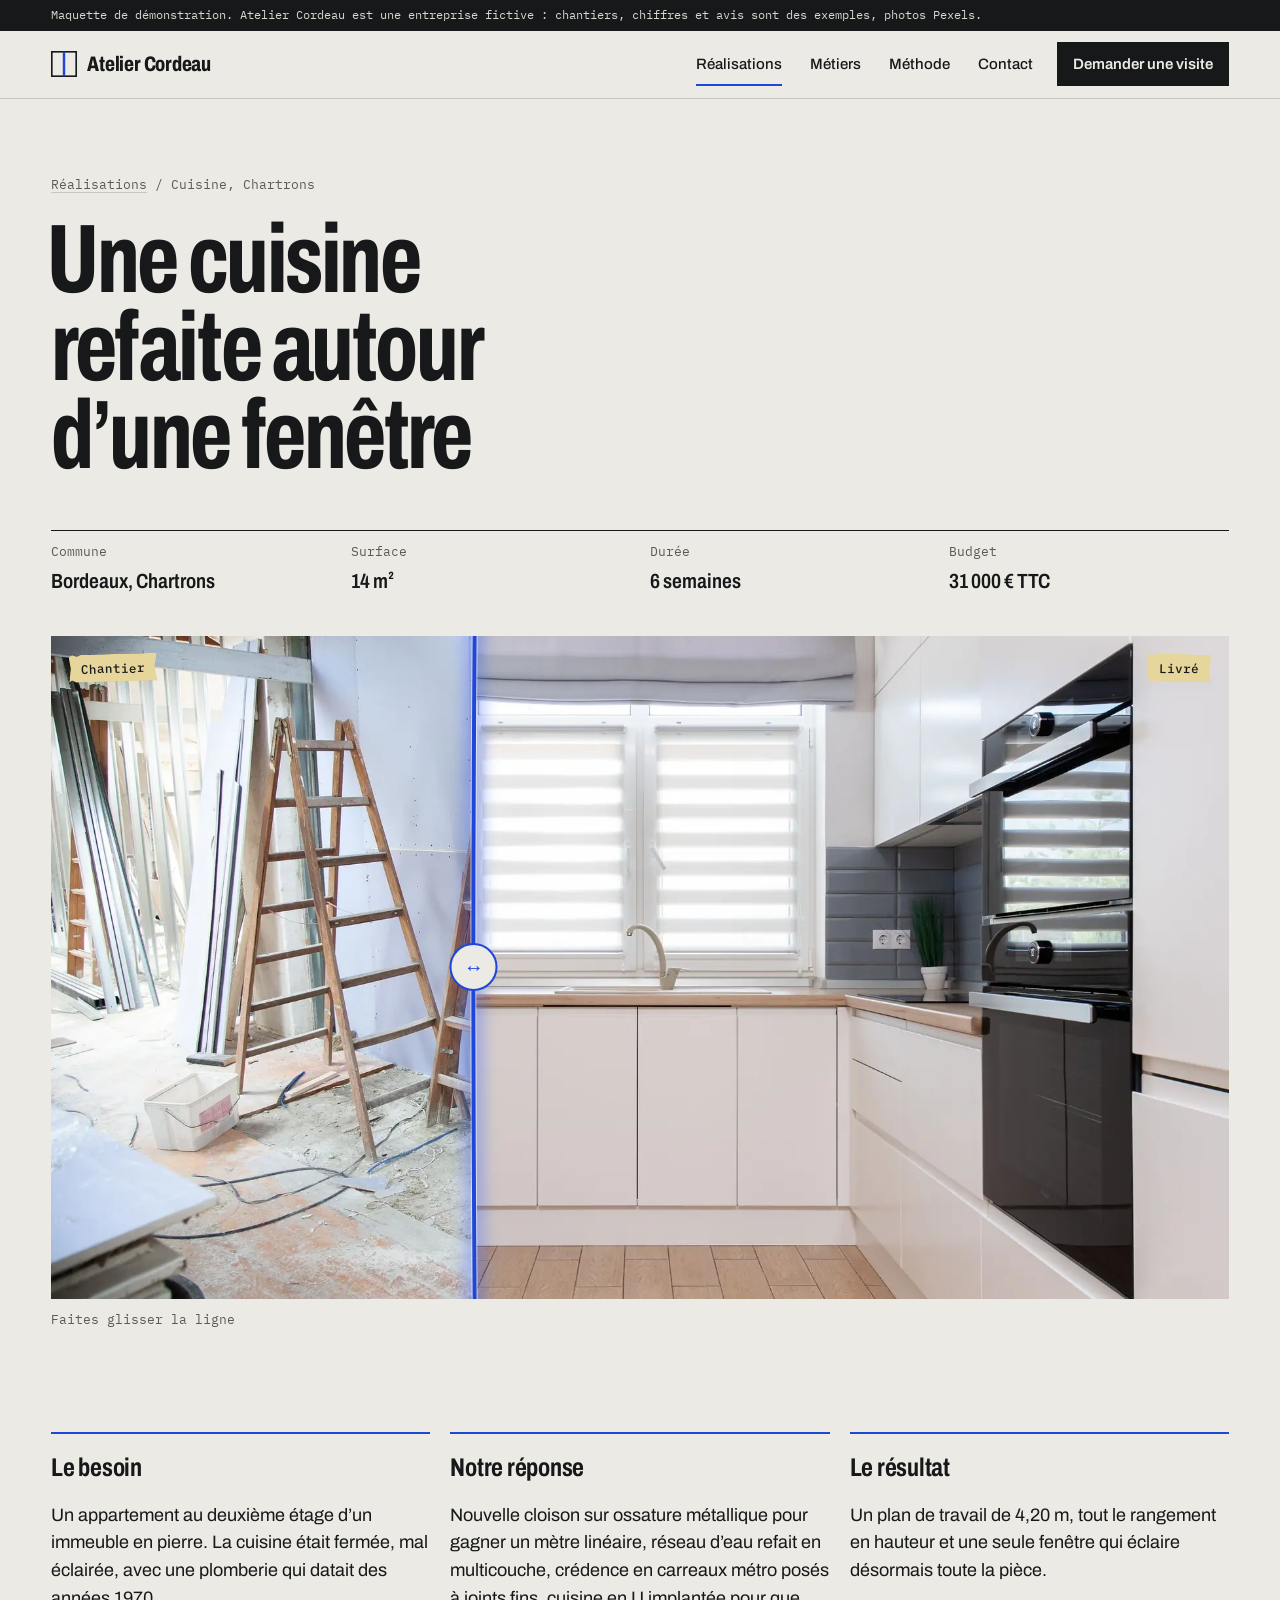
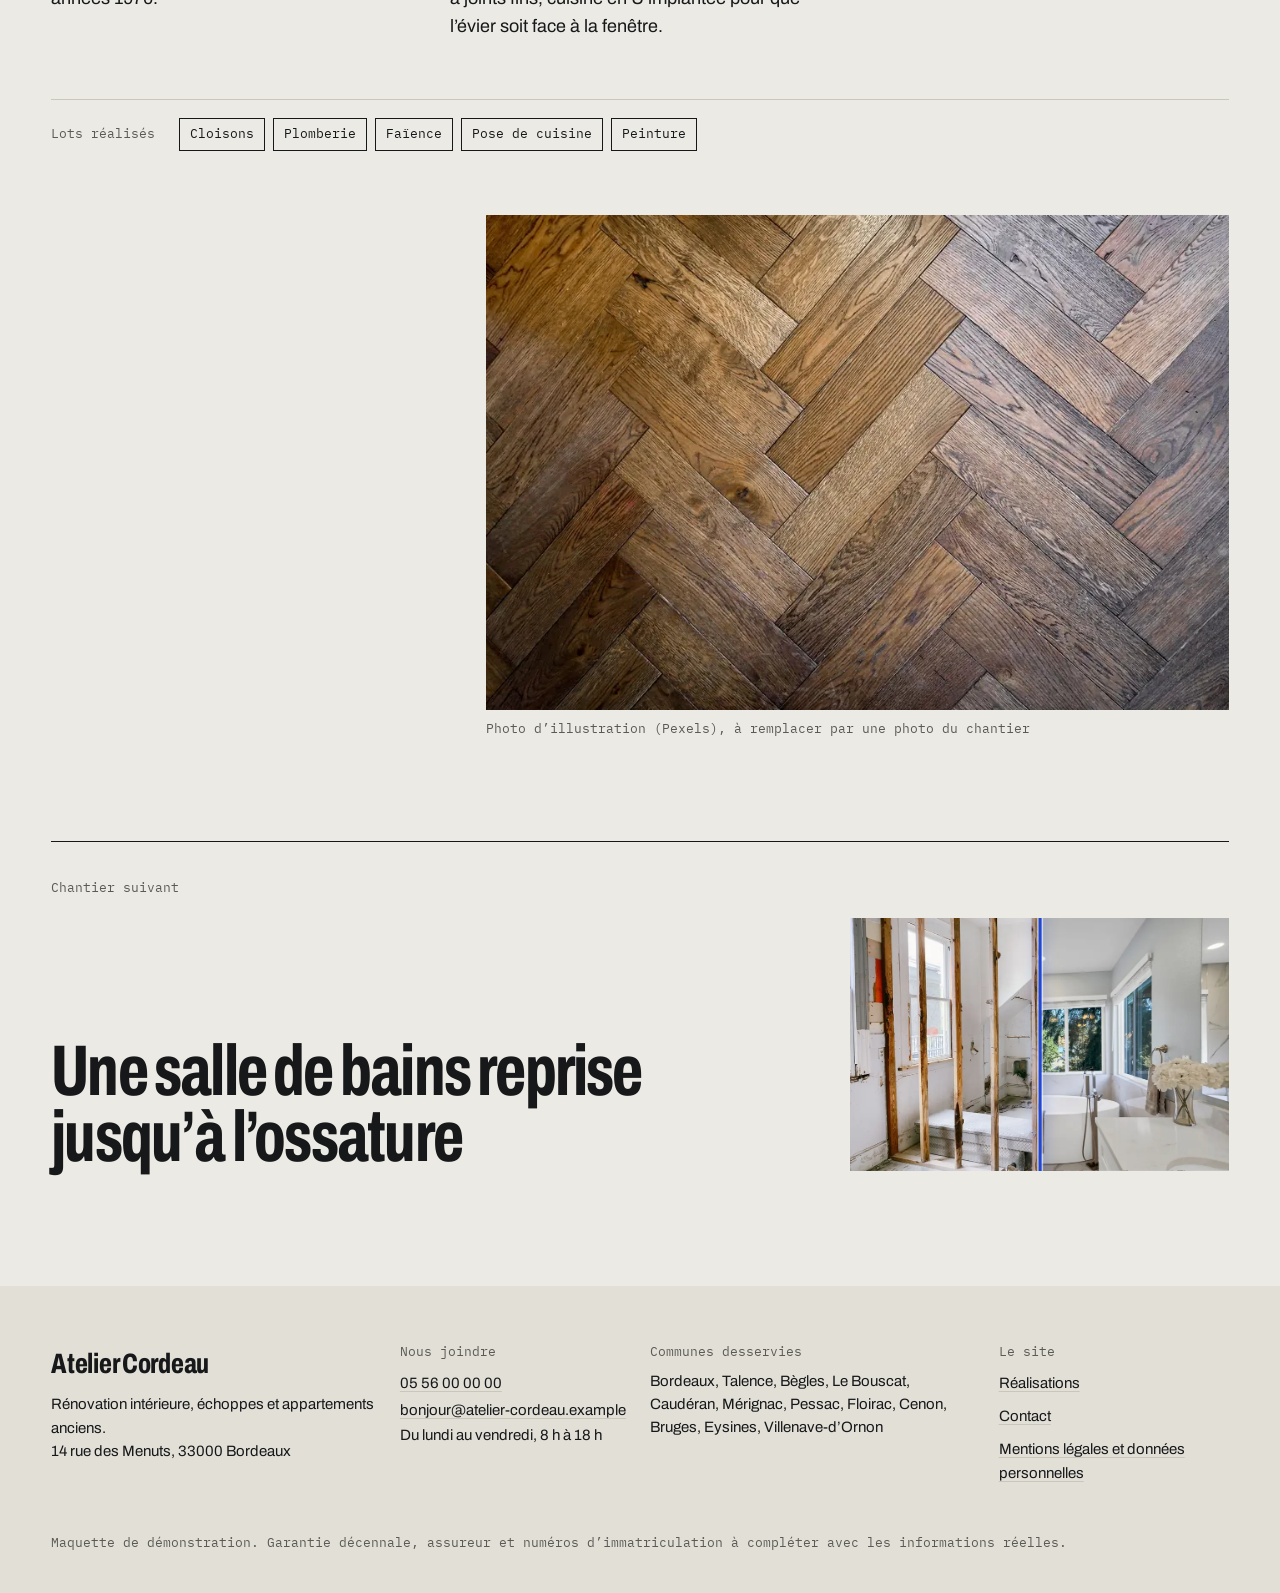
==== cuisine-chartrons.html @ 5d2327a8 "Maquette Atelier Cordeau : site vitrine de rénovation Site statique (HTML, CSS, GSAP, Lenis) : accue" ====
<!doctype html>
<html lang="fr">
<head>
<meta charset="utf-8">
<meta name="viewport" content="width=device-width, initial-scale=1">
<title>Une cuisine refaite autour d’une fenêtre · Atelier Cordeau</title>
<meta name="description" content="Cuisine, Chartrons : 14 m² rénovés en 6 semaines. Un appartement au deuxième étage d’un immeuble en pierre. La cuisine était fermée, mal éclairée, avec une plom…">
<link rel="canonical" href="https://www.atelier-cordeau.example/cuisine-chartrons.html">
<meta property="og:type" content="website">
<meta property="og:locale" content="fr_FR">
<meta property="og:site_name" content="Atelier Cordeau">
<meta property="og:title" content="Une cuisine refaite autour d’une fenêtre · Atelier Cordeau">
<meta property="og:description" content="Cuisine, Chartrons : 14 m² rénovés en 6 semaines. Un appartement au deuxième étage d’un immeuble en pierre. La cuisine était fermée, mal éclairée, avec une plom…">
<meta property="og:image" content="https://www.atelier-cordeau.example/assets/img/cuisine-livree-1800.webp">
<meta name="twitter:card" content="summary_large_image">
<meta name="theme-color" content="#ECEAE4">
<link rel="icon" href="assets/favicon.svg" type="image/svg+xml">
<link rel="preload" href="assets/fonts/archivo-latin-wdth-normal.woff2" as="font" type="font/woff2" crossorigin>
<link rel="stylesheet" href="assets/style.css">
<script>(function(h){h.classList.add('js');var r=matchMedia('(prefers-reduced-motion: reduce)').matches;if(!r){h.classList.add('intro-pending');setTimeout(function(){h.classList.remove('intro-pending')},2500);try{if(sessionStorage.getItem('cordeau-nav')){h.classList.add('is-arriving');sessionStorage.removeItem('cordeau-nav')}}catch(e){}}})(document.documentElement);</script>
<script type="application/ld+json">{"@context": "https://schema.org", "@type": "CreativeWork", "name": "Une cuisine refaite autour d’une fenêtre", "about": "Bordeaux, Chartrons", "creator": {"@type": "HomeAndConstructionBusiness", "name": "Atelier Cordeau"}}</script>
</head>
<body class="page-case">
<a class="skip" href="#contenu">Aller au contenu</a>
<aside class="demo-bar" aria-label="Avertissement maquette"><p>Maquette de démonstration. Atelier Cordeau est une entreprise fictive : chantiers, chiffres et avis sont des exemples, photos Pexels.</p></aside>
<header class="site-header" data-header>
  <a class="brand" href="index.html" aria-label="Atelier Cordeau, accueil">
    <svg class="brand-mark" viewBox="0 0 32 32" aria-hidden="true"><rect x="1" y="1" width="30" height="30" fill="none" stroke="currentColor" stroke-width="2"/><path d="M16 1v30" stroke="var(--cordeau)" stroke-width="3"/></svg>
    <span class="brand-name">Atelier Cordeau</span>
  </a>
  <nav class="site-nav" aria-label="Navigation principale">
    <button class="nav-toggle" type="button" aria-expanded="false" aria-controls="menu" data-nav-toggle><span class="nav-toggle-label">Menu</span><span class="nav-toggle-bars" aria-hidden="true"></span></button>
    <ul id="menu" class="nav-list" data-nav-list><li><a class="link-trait" href="index.html#realisations" aria-current="page">Réalisations</a></li><li><a class="link-trait" href="index.html#metiers">Métiers</a></li><li><a class="link-trait" href="index.html#methode">Méthode</a></li><li><a class="link-trait" href="contact.html">Contact</a></li></ul>
  </nav>
  <a class="btn btn-small header-cta" href="contact.html"><span>Demander une visite</span></a>
</header>
<main id="contenu" tabindex="-1">

<article class="case">
  <header class="case-head">
    <p class="crumbs mono"><a class="link-utility" href="index.html#realisations">Réalisations</a> <span aria-hidden="true">/</span> Cuisine, Chartrons</p>
    <h1 class="display-xl case-title">Une cuisine refaite autour d’une fenêtre</h1>
    <dl class="fiche">
      <div><dt class="mono">Commune</dt><dd>Bordeaux, Chartrons</dd></div>
      <div><dt class="mono">Surface</dt><dd>14 m²</dd></div>
      <div><dt class="mono">Durée</dt><dd>6 semaines</dd></div>
      <div><dt class="mono">Budget</dt><dd>31 000 € TTC</dd></div>
    </dl>
  </header>
  <div class="case-stage">
    <div class="cordeau cordeau-case" data-cordeau data-start="0.5">
  <figure class="cordeau-layer cordeau-before"><img src="assets/img/cuisine-chantier-1800.webp" srcset="assets/img/cuisine-chantier-900.webp 900w, assets/img/cuisine-chantier-1800.webp 1800w" sizes="100vw" width="1800" height="1200" alt="Cloisons en plaques de plâtre sur ossature métallique, deux escabeaux et des gaines au sol" decoding="async" fetchpriority="high" style="object-position:40% 50%"><span class="tape tape-before" aria-hidden="true">Chantier</span></figure>
  <figure class="cordeau-layer cordeau-after" data-cordeau-after><img src="assets/img/cuisine-livree-1800.webp" srcset="assets/img/cuisine-livree-900.webp 900w, assets/img/cuisine-livree-1800.webp 1800w" sizes="100vw" width="1800" height="1200" alt="Cuisine en U blanche, plan de travail en bois, crédence en carreaux gris, fenêtre au centre" decoding="async" fetchpriority="high" style="object-position:50% 50%"><span class="tape tape-after" aria-hidden="true">Livré</span></figure>
  <svg class="cordeau-svg" aria-hidden="true" data-cordeau-svg><path class="cordeau-dust" d="" /><path class="cordeau-halo" d="" /><path class="cordeau-path" d="" /></svg>
  <span class="cordeau-handle" aria-hidden="true" data-cordeau-handle></span>
  <input class="cordeau-range" type="range" min="0" max="100" value="50" aria-label="Position de la ligne entre chantier et pièce livrée" data-cordeau-range>
</div>
    <p class="case-hint mono" aria-hidden="true"><span class="hint-pointer">Faites glisser la ligne</span><span class="hint-touch">Glissez la ligne du doigt</span></p>
  </div>
  <div class="case-body">
    <section class="case-block" aria-labelledby="b1"><h2 id="b1" class="case-h">Le besoin</h2><p>Un appartement au deuxième étage d’un immeuble en pierre. La cuisine était fermée, mal éclairée, avec une plomberie qui datait des années 1970.</p></section>
    <section class="case-block" aria-labelledby="b2"><h2 id="b2" class="case-h">Notre réponse</h2><p>Nouvelle cloison sur ossature métallique pour gagner un mètre linéaire, réseau d’eau refait en multicouche, crédence en carreaux métro posés à joints fins, cuisine en U implantée pour que l’évier soit face à la fenêtre.</p></section>
    <section class="case-block" aria-labelledby="b3"><h2 id="b3" class="case-h">Le résultat</h2><p>Un plan de travail de 4,20 m, tout le rangement en hauteur et une seule fenêtre qui éclaire désormais toute la pièce.</p></section>
    <aside class="case-lots" aria-label="Lots réalisés"><p class="label">Lots réalisés</p><ul class="mono"><li>Cloisons</li><li>Plomberie</li><li>Faïence</li><li>Pose de cuisine</li><li>Peinture</li></ul></aside>
  </div>
  <figure class="case-detail">
    <img src="assets/img/batons-rompus-1800.webp" srcset="assets/img/batons-rompus-900.webp 900w, assets/img/batons-rompus-1800.webp 1800w" sizes="(min-width: 900px) 58vw, 100vw" width="1800" height="1200" alt="Gros plan d’un parquet à bâtons rompus en chêne" decoding="async" loading="lazy">
    <figcaption class="mono">Photo d’illustration (Pexels), à remplacer par une photo du chantier</figcaption>
  </figure>
  <nav class="next" aria-label="Chantier suivant">
    <a class="next-link" href="salle-de-bains-cauderan.html">
      <span class="label">Chantier suivant</span>
      <span class="next-title">Une salle de bains reprise jusqu’à l’ossature</span>
      <span class="next-thumb" aria-hidden="true">
        <span class="work-thumb-before"><img src="assets/img/sdb-chantier-1800.webp" srcset="assets/img/sdb-chantier-900.webp 900w, assets/img/sdb-chantier-1800.webp 1800w" sizes="40vw" width="1800" height="1200" alt="" decoding="async" loading="lazy"></span>
        <span class="work-thumb-after"><img src="assets/img/sdb-livree-1800.webp" srcset="assets/img/sdb-livree-900.webp 900w, assets/img/sdb-livree-1800.webp 1800w" sizes="40vw" width="1800" height="1200" alt="" decoding="async" loading="lazy"></span>
        <span class="work-thumb-line"></span>
      </span>
    </a>
  </nav>
</article>

</main>
<footer class="site-footer">
  <div class="footer-grid">
    <div class="footer-brand">
      <p class="footer-name">Atelier Cordeau</p>
      <p>Rénovation intérieure, échoppes et appartements anciens.<br>14 rue des Menuts, 33000 Bordeaux</p>
    </div>
    <div>
      <p class="label">Nous joindre</p>
      <p><a class="link-utility" href="tel:+33556000000">05 56 00 00 00</a><br><a class="link-utility" href="mailto:bonjour@atelier-cordeau.example">bonjour@atelier-cordeau.example</a><br>Du lundi au vendredi, 8 h à 18 h</p>
    </div>
    <div>
      <p class="label">Communes desservies</p>
      <p>Bordeaux, Talence, Bègles, Le Bouscat, Caudéran, Mérignac, Pessac, Floirac, Cenon, Bruges, Eysines, Villenave-d’Ornon</p>
    </div>
    <div>
      <p class="label">Le site</p>
      <ul class="footer-links">
        <li><a class="link-utility" href="index.html#realisations">Réalisations</a></li>
        <li><a class="link-utility" href="contact.html">Contact</a></li>
        <li><a class="link-utility" href="mentions-legales.html">Mentions légales et données personnelles</a></li>
      </ul>
    </div>
  </div>
  <p class="footer-note">Maquette de démonstration. Garantie décennale, assureur et numéros d’immatriculation à compléter avec les informations réelles.</p>
</footer>
<div class="curtain" aria-hidden="true"><span class="curtain-line"></span></div>
<nav class="mobile-bar" aria-label="Contact rapide"><a href="tel:+33556000000">Appeler</a><a href="contact.html">Demander une visite</a></nav>
<script src="assets/vendor/gsap.min.js" defer></script>
<script src="assets/vendor/ScrollTrigger.min.js" defer></script>
<script src="assets/vendor/lenis.min.js" defer></script>
<script src="assets/site.js" defer></script>
</body>
</html>
---- assets/style.css ----
/* Atelier Cordeau : maquette. Système dans DESIGN.md */
@font-face { font-family: 'Archivo'; src: url('fonts/archivo-latin-wdth-normal.woff2') format('woff2-variations'); font-weight: 100 900; font-stretch: 62% 125%; font-display: swap; unicode-range: U+0000-00FF, U+0131, U+0152-0153, U+02BB-02BC, U+02C6, U+02DA, U+02DC, U+0304, U+0308, U+0329, U+2000-206F, U+20AC, U+2122, U+2191, U+2193, U+2212, U+2215, U+FEFF, U+FFFD; }
@font-face { font-family: 'Archivo'; src: url('fonts/archivo-latin-ext-wdth-normal.woff2') format('woff2-variations'); font-weight: 100 900; font-stretch: 62% 125%; font-display: swap; unicode-range: U+0100-02BA, U+02BD-02C5, U+02C7-02CC, U+02CE-02D7, U+02DD-02FF, U+0304, U+0308, U+0329, U+1D00-1DBF, U+1E00-1E9F, U+1EF2-1EFF, U+2020, U+20A0-20AB, U+20AD-20C0, U+2113, U+2C60-2C7F, U+A720-A7FF; }
@font-face { font-family: 'Plex Mono'; src: url('fonts/ibm-plex-mono-latin-400-normal.woff2') format('woff2'); font-weight: 400; font-display: swap; }
@font-face { font-family: 'Plex Mono'; src: url('fonts/ibm-plex-mono-latin-500-normal.woff2') format('woff2'); font-weight: 500; font-display: swap; }

@property --t { syntax: '<number>'; inherits: true; initial-value: 50; }

:root {
  --enduit: #ECEAE4;
  --enduit-2: #E2DFD7;
  --graphite: #17181A;
  --ciment: #5B5A55;
  --joint: #CBC6BB;
  --cordeau: #1E46D8;
  --cordeau-clair: #8FA8FF;
  --ruban: #E6D69C;
  --ground: var(--enduit);
  --ink: var(--graphite);
  --margin: clamp(16px, 4vw, 56px);
  --gutter: 20px;
  --header-h: 68px;
  --snap: cubic-bezier(.34, 1.56, .64, 1);
  --out: cubic-bezier(.16, 1, .3, 1);
  --sans: 'Archivo', 'Helvetica Neue', Arial, sans-serif;
  --mono: 'Plex Mono', ui-monospace, 'SFMono-Regular', Menlo, monospace;
  color-scheme: light;
}

*, *::before, *::after { box-sizing: border-box; }
html { -webkit-text-size-adjust: 100%; text-size-adjust: 100%; scroll-padding-top: 84px; }
html.lenis, html.lenis body { height: auto; }
.lenis.lenis-smooth { scroll-behavior: auto !important; }
body {
  margin: 0; background: var(--ground); color: var(--ink);
  font-family: var(--sans); font-stretch: 100%; font-size: clamp(16px, 1.05vw + 0.6rem, 18px); line-height: 1.55;
  -webkit-font-smoothing: antialiased; text-rendering: optimizeLegibility;
  overflow-x: clip;
}
img { display: block; max-width: 100%; height: auto; }
a { color: inherit; }
p { margin: 0 0 1em; }
h1, h2, h3 { margin: 0; font-weight: 700; }
ul, ol { margin: 0; padding: 0; list-style: none; }
figure { margin: 0; }
button, input, select, textarea { font: inherit; color: inherit; }
::selection { background: var(--cordeau); color: #fff; }

:focus-visible { outline: 2px solid var(--cordeau); outline-offset: 3px; }
.on-dark :focus-visible, .methode :focus-visible, .hero :focus-visible { outline-color: var(--cordeau-clair); }

.visually-hidden { position: absolute !important; width: 1px; height: 1px; overflow: hidden; clip: rect(0 0 0 0); clip-path: inset(50%); white-space: nowrap; }
.skip { position: fixed; left: 12px; top: 12px; z-index: 200; background: var(--graphite); color: var(--enduit); padding: 10px 14px; text-decoration: none; transform: translateY(-160%); transition: transform .2s var(--out); }
.skip:focus { transform: none; }
main:focus { outline: none; }

.mono { font-family: var(--mono); font-size: 13px; line-height: 1.45; letter-spacing: 0; }
.label { font-family: var(--mono); font-size: 13px; color: var(--ciment); margin-bottom: .6em; }

.display-xl { font-stretch: 68%; font-weight: 720; font-size: clamp(2.9rem, 7.6vw, 8rem); line-height: .9; letter-spacing: -0.025em; text-indent: -0.04em; }
.display-l { font-stretch: 72%; font-weight: 700; font-size: clamp(2.1rem, 4.6vw, 4.5rem); line-height: .95; letter-spacing: -0.02em; text-indent: -0.03em; text-wrap: balance; }

/* ---------- demo bar + header ---------- */
.demo-bar p { margin: 0; }
.demo-bar { margin: 0; background: var(--graphite); color: #D9D6CE; font-family: var(--mono); font-size: 12px; line-height: 1.4; padding: 7px var(--margin); }
.site-header {
  position: sticky; top: 0; z-index: 50; height: var(--header-h);
  display: flex; align-items: center; gap: 24px; padding: 0 var(--margin);
  background: var(--ground); border-bottom: 1px solid var(--joint);
}
.brand { display: inline-flex; align-items: center; gap: 10px; text-decoration: none; margin-right: auto; min-height: 44px; }
.brand-mark { width: 26px; height: 26px; color: var(--graphite); transition: transform .5s var(--snap); }
.brand:hover .brand-mark { transform: rotate(90deg); }
.brand-name { font-stretch: 75%; font-weight: 750; font-size: 21px; letter-spacing: -0.01em; }
.nav-list { display: flex; gap: 28px; }
.nav-list a { font-size: 15px; font-weight: 500; text-decoration: none; padding: 10px 0; }
.nav-toggle { display: none; }

/* links: the chalk line snaps across */
.link-trait { position: relative; text-decoration: none; display: inline-block; padding-bottom: 3px; font-weight: 550; }
.link-trait::before, .link-trait::after { content: ''; position: absolute; left: 0; right: 0; bottom: 0; height: 1px; background: currentColor; opacity: .35; }
.link-trait::after { height: 2px; opacity: 1; background: var(--cordeau); transform: scaleX(0); transform-origin: left; transition: transform .45s var(--snap); }
.link-trait:hover::after, .link-trait:focus-visible::after, .link-trait[aria-current]::after { transform: scaleX(1); }
.link-trait:active { translate: 0 1px; }
.nav-list .link-trait::before { opacity: 0; }
.link-light { color: var(--enduit); }
.link-light::after { background: var(--cordeau-clair); }
.link-utility { text-decoration: underline; text-decoration-thickness: 1px; text-underline-offset: 3px; text-decoration-color: var(--joint); transition: color .2s, text-decoration-color .2s; }
.link-utility:hover { color: var(--cordeau); text-decoration-color: currentColor; }

/* buttons: blue fill sweeps from the left */
.btn {
  position: relative; display: inline-flex; align-items: center; justify-content: center; min-height: 52px; padding: 14px 24px;
  background: var(--graphite); color: var(--enduit); text-decoration: none; font-weight: 600; font-size: 16px; border: 0; cursor: pointer; overflow: hidden; isolation: isolate;
}
.btn::before { content: ''; position: absolute; inset: 0; background: var(--cordeau); transform: scaleX(0); transform-origin: left; transition: transform .5s var(--snap); z-index: -1; }
.btn:hover::before, .btn:focus-visible::before { transform: scaleX(1); }
.btn span { transition: translate .4s var(--snap); }
.btn:hover span { translate: 4px 0; }
.btn:active { translate: 0 1px; }
.btn-small { min-height: 44px; padding: 10px 16px; font-size: 15px; }
.btn-light { background: var(--enduit); color: var(--graphite); }
.btn-light:hover, .btn-light:focus-visible { color: #fff; }

/* ---------- cordeau stage (signature) ---------- */
.cordeau { position: relative; overflow: hidden; background: #CFCAC0; touch-action: pan-y; user-select: none; -webkit-user-select: none; }
.cordeau-layer { position: absolute; inset: 0; }
.cordeau-layer img { width: 100%; height: 100%; object-fit: cover; }
.cordeau-after { clip-path: inset(0 0 0 50%); will-change: clip-path; }
.cordeau-svg { position: absolute; inset: 0; width: 100%; height: 100%; pointer-events: none; overflow: visible; }
.cordeau-svg path { fill: none; stroke-linecap: round; }
.cordeau-dust { stroke: #3D63FF; stroke-width: 22; opacity: .32; filter: blur(7px); }
.cordeau-halo { stroke: rgba(255,255,255,.6); stroke-width: 6; }
.cordeau-path { stroke: var(--cordeau); stroke-width: 4; }
.tape {
  position: absolute; top: 18px; z-index: 2; font-family: var(--mono); font-size: 12.5px; font-weight: 500; line-height: 1; color: var(--graphite);
  background: var(--ruban); padding: 8px 12px 7px; box-shadow: 0 1px 0 rgba(0,0,0,.08);
  clip-path: polygon(0 8%, 4% 0, 9% 7%, 14% 0, 100% 0, 97% 50%, 100% 100%, 8% 100%, 3% 92%, 0 100%, 2% 50%);
}
.tape-before { left: 18px; rotate: -1.6deg; }
.tape-after { right: 18px; rotate: 1.2deg; }
.cordeau-handle { display: none; }
.cordeau:has(.cordeau-range) .cordeau-handle {
  display: grid; place-items: center; position: absolute; left: 0; top: 0; z-index: 3; width: 48px; height: 48px; margin: -24px 0 0 -24px; border-radius: 50%;
  background: var(--enduit); border: 2px solid var(--cordeau); pointer-events: none; transition: scale .3s var(--snap), background .2s;
}
.cordeau-handle::before { content: '\2194'; width: auto; height: auto; background: none; color: var(--cordeau); font-size: 20px; font-weight: 700; line-height: 1; }
.cordeau.is-dragging .cordeau-handle, .cordeau:hover .cordeau-handle { scale: 1.12; }
.cordeau:has(.cordeau-range:focus-visible) .cordeau-handle { outline: 3px solid var(--cordeau); outline-offset: 3px; background: #fff; }
.cordeau-range { position: absolute; left: 0; bottom: 0; width: 100%; height: 1px; opacity: 0; margin: 0; }
.cordeau[data-interactive] { cursor: ew-resize; }

/* ---------- hero ---------- */
.hero { position: relative; }
.hero-pin { position: relative; height: calc(100svh - var(--header-h) - 30px); min-height: 560px; padding: 0 var(--margin) var(--margin); }
.cordeau-hero { position: absolute; inset: 0 var(--margin) var(--margin); }
.hero-scrim { position: absolute; inset: 0 var(--margin) var(--margin); background: linear-gradient(to top, rgba(12,12,14,.78) 0%, rgba(12,12,14,.45) 30%, rgba(12,12,14,0) 58%); pointer-events: none; }
.hero-copy { position: absolute; left: calc(var(--margin) + clamp(18px, 3vw, 44px)); right: calc(var(--margin) + 18px); bottom: calc(var(--margin) + clamp(20px, 3.4vw, 48px)); color: var(--enduit); max-width: 1100px; }
.hero-title { font-stretch: 66%; font-weight: 740; font-size: clamp(3rem, 9vw, 9.6rem); line-height: .86; letter-spacing: -0.03em; margin-left: -0.05em; }
.hero-title .line { display: block; overflow: hidden; padding-bottom: .04em; }
.hero-title .line > span { display: block; }
.hero-sub { max-width: 36em; margin: 18px 0 22px; font-size: clamp(16px, 1.2vw, 19px); color: #E9E6DE; }
.hero-actions { display: flex; flex-wrap: wrap; align-items: center; gap: 14px 26px; }
.hero-scroll { position: absolute; right: calc(var(--margin) + 22px); bottom: calc(var(--margin) + 22px); color: var(--enduit); margin: 0; }

/* ---------- manifeste ---------- */
.manifeste { display: grid; grid-template-columns: repeat(12, 1fr); column-gap: var(--gutter); padding: clamp(80px, 12vw, 180px) var(--margin) clamp(60px, 8vw, 120px); }
.manifeste-text { grid-column: 1 / span 7; }
.manifeste-body { margin-top: clamp(28px, 4vw, 56px); max-width: 34em; margin-left: auto; margin-right: 0; }
.manifeste-body p:first-child::first-line { font-weight: 600; }
.manifeste-figure { grid-column: 9 / span 4; align-self: end; margin-bottom: 6px; }
.manifeste-figure img { aspect-ratio: 4 / 5; object-fit: cover; object-position: 60% 50%; width: 100%; }
figcaption.mono { margin-top: 10px; color: var(--ciment); }
.chiffres { grid-column: 1 / -1; display: grid; grid-template-columns: repeat(3, 1fr); column-gap: var(--gutter); margin: clamp(56px, 7vw, 100px) 0 0; border-top: 1px solid var(--graphite); }
.chiffres div { padding-top: 16px; }
.chiffres dt { color: var(--ciment); }
.chiffres dd { margin: 6px 0 0; font-stretch: 68%; font-weight: 700; font-size: clamp(2.4rem, 5vw, 4.6rem); line-height: 1; letter-spacing: -0.02em; }

/* ---------- snap line ---------- */
.snap-line { height: 60px; margin: 0 var(--margin); position: relative; }
.snap-line svg { position: absolute; inset: 0; width: 100%; height: 100%; overflow: visible; }
.snap-line path { fill: none; stroke: var(--cordeau); stroke-width: 2.5; stroke-linecap: round; }
.no-js-line .snap-line path, html:not(.js) .snap-line { border-top: 2px solid var(--cordeau); height: 0; margin-top: 30px; margin-bottom: 30px; }

/* ---------- section heads ---------- */
.section-head { display: grid; grid-template-columns: repeat(12, 1fr); column-gap: var(--gutter); align-items: end; margin-bottom: clamp(36px, 5vw, 72px); }
.section-head h2 { grid-column: 1 / span 7; }
.section-aside { grid-column: 9 / span 4; margin: 0; color: var(--ciment); max-width: 26em; }

/* ---------- work index ---------- */
.work { padding: clamp(40px, 6vw, 80px) var(--margin) clamp(80px, 10vw, 160px); }
.work-list { border-top: 1px solid var(--graphite); }
.work-row { border-bottom: 1px solid var(--joint); }
.work-link {
  display: grid; grid-template-columns: repeat(12, 1fr); column-gap: var(--gutter); row-gap: 10px; align-items: start;
  padding: clamp(22px, 3vw, 36px) 0; text-decoration: none; --t: 50; transition: --t .7s var(--snap);
}
.work-meta { grid-column: 1 / span 3; grid-row: 1; color: var(--ciment); padding-top: .5em; }
.work-title { grid-column: 4 / span 5; grid-row: 1; font-stretch: 72%; font-weight: 680; font-size: clamp(1.8rem, 3.2vw, 3.1rem); line-height: .98; letter-spacing: -0.015em; transition: translate .5s var(--snap), color .3s; }
.work-lots { grid-column: 4 / span 5; grid-row: 2; color: var(--ciment); }
.work-cta { grid-column: 4 / span 5; grid-row: 3; align-self: end; color: var(--cordeau); font-weight: 500; }
.work-cta::after { content: ' \2192'; display: inline-block; transition: translate .4s var(--snap); }
.work-thumb { grid-column: 10 / span 3; grid-row: 1 / span 3; }
.work-thumb, .next-thumb { position: relative; aspect-ratio: 3 / 2; overflow: hidden; container-type: inline-size; background: #CFCAC0; }
.work-thumb-before, .work-thumb-after { position: absolute; inset: 0; }
.work-thumb img, .next-thumb img { width: 100%; height: 100%; object-fit: cover; }
.work-thumb-after { clip-path: inset(0 0 0 calc(var(--t) * 1%)); }
.work-thumb-line { position: absolute; top: -2px; bottom: -2px; left: -1.5px; width: 3px; background: var(--cordeau); box-shadow: 0 0 0 1.5px rgba(255,255,255,.55), 0 0 14px 2px rgba(30,70,216,.35); translate: calc(var(--t) * 1cqw) 0; }
.work-link:hover, .work-link:focus-visible, .next-link:hover, .next-link:focus-visible { --t: 0; }
.work-link:hover .work-title, .work-link:focus-visible .work-title { translate: 10px 0; color: var(--cordeau); }
.work-link:hover .work-cta::after { translate: 6px 0; }
.work-link:active .work-title { translate: 12px 1px; }

/* ---------- métiers ---------- */
.metiers { display: grid; grid-template-columns: repeat(12, 1fr); column-gap: var(--gutter); padding: 0 var(--margin) clamp(90px, 12vw, 180px); }
.metiers-side { grid-column: 1 / span 5; }
.metiers-sticky { position: sticky; top: calc(var(--header-h) + 32px); }
.metiers-figure { margin-top: 32px; }
.metiers-figure img { aspect-ratio: 5 / 4; object-fit: cover; width: 100%; object-position: 55% 60%; }
.metiers-list { grid-column: 7 / span 6; border-top: 1px solid var(--graphite); counter-reset: none; }
.metier { padding: 26px 0 24px; border-bottom: 1px solid var(--joint); display: grid; grid-template-columns: 1fr; }
.metier-title { font-stretch: 80%; font-weight: 650; font-size: clamp(1.4rem, 1.8vw, 1.75rem); line-height: 1.05; letter-spacing: -0.01em; margin-bottom: 10px; }
.metier p { margin: 0; max-width: 36em; }
.metier-cote { margin-top: 12px !important; color: var(--cordeau); display: flex; align-items: center; gap: 10px; }
.metier-cote::before { content: ''; width: 28px; height: 9px; border: solid var(--cordeau); border-width: 0 1.5px; background: linear-gradient(var(--cordeau), var(--cordeau)) center / 100% 1.5px no-repeat; flex: none; }

/* ---------- méthode (dark) ---------- */
.methode { background: var(--graphite); color: var(--enduit); padding: clamp(80px, 11vw, 160px) var(--margin); }
.methode .section-aside { color: #B9B6AE; }
.methode-track { position: relative; }
.methode .snap-line { margin: 0; height: 40px; }
.methode .snap-line path { stroke: var(--cordeau-clair); }
.steps { display: grid; grid-template-columns: repeat(4, 1fr); column-gap: var(--gutter); margin-top: -20px; }
.step { position: relative; padding-top: 44px; padding-right: 12px; }
.step-tick { position: absolute; left: 0; top: 0; width: 2px; height: 30px; background: var(--cordeau-clair); }
.step-num { color: var(--cordeau-clair); margin-bottom: 8px; }
.step-title { font-stretch: 75%; font-weight: 680; font-size: clamp(1.5rem, 2.2vw, 2.1rem); line-height: 1; letter-spacing: -0.01em; margin-bottom: 14px; }
.step p { color: #DAD7CF; }
.step-note { color: var(--enduit) !important; border-top: 1px solid #3A3B3E; padding-top: 10px; display: inline-block; }

/* ---------- avis ---------- */
.avis { padding: clamp(90px, 12vw, 180px) var(--margin); display: grid; grid-template-columns: repeat(12, 1fr); column-gap: var(--gutter); }
.avis-figure { grid-column: 3 / span 9; }
.avis blockquote { margin: 0; }
.avis blockquote p { font-stretch: 82%; font-weight: 500; font-size: clamp(1.6rem, 3.1vw, 3rem); line-height: 1.12; letter-spacing: -0.015em; text-indent: -0.42em; }
.avis figcaption { margin-top: 18px; color: var(--ciment); display: flex; flex-wrap: wrap; gap: 10px; align-items: center; }
.tag-exemple { background: var(--ruban); color: var(--graphite); padding: 3px 8px; }

/* ---------- contact band ---------- */
.contact-band { display: grid; grid-template-columns: repeat(12, 1fr); column-gap: var(--gutter); row-gap: 48px; padding: clamp(70px, 9vw, 130px) var(--margin); border-top: 1px solid var(--graphite); }
.contact-band-main { grid-column: 1 / span 8; }
.contact-band-main p { max-width: 32em; margin: 24px 0 28px; font-size: clamp(17px, 1.3vw, 20px); }
.contact-band-zone { grid-column: 10 / span 3; align-self: end; }
.communes { display: flex; flex-wrap: wrap; gap: 6px 14px; }
.communes li { position: relative; }

/* ---------- footer ---------- */
.site-footer { background: var(--enduit-2); padding: 56px var(--margin) 40px; font-size: 15px; }
.footer-grid { display: grid; grid-template-columns: 2fr 1.4fr 2fr 1.4fr; gap: 32px var(--gutter); }
.footer-name { font-stretch: 72%; font-weight: 750; font-size: 28px; letter-spacing: -0.01em; margin-bottom: 8px; }
.footer-links li { margin-bottom: 6px; }
.footer-links a, .site-footer a { display: inline-block; padding: 2px 0; }
.footer-note { margin: 40px 0 0; color: var(--ciment); font-size: 13px; font-family: var(--mono); }

/* ---------- case study ---------- */
.case-head { padding: clamp(40px, 6vw, 90px) var(--margin) clamp(28px, 3vw, 44px); }
.crumbs { color: var(--ciment); margin-bottom: 22px; }
.case-title { max-width: 13ch; }
.fiche { display: grid; grid-template-columns: repeat(4, 1fr); column-gap: var(--gutter); margin: clamp(36px, 4vw, 60px) 0 0; border-top: 1px solid var(--graphite); }
.fiche div { padding-top: 12px; }
.fiche dt { color: var(--ciment); }
.fiche dd { margin: 4px 0 0; font-stretch: 80%; font-weight: 620; font-size: clamp(1.15rem, 1.6vw, 1.5rem); }
.case-stage { padding: 0 var(--margin); }
.cordeau-case { aspect-ratio: 16 / 9; max-height: 82svh; width: 100%; }
.case-hint { margin: 12px 0 0; color: var(--ciment); }
.hint-touch { display: none; }
@media (hover: none) { .hint-pointer { display: none; } .hint-touch { display: inline; } }
.case-body { display: grid; grid-template-columns: repeat(12, 1fr); column-gap: var(--gutter); row-gap: 40px; padding: clamp(60px, 8vw, 120px) var(--margin) clamp(40px, 5vw, 80px); }
.case-block { grid-column: span 4; }
.case-block:nth-child(1) { grid-column: 1 / span 4; }
.case-block:nth-child(2) { grid-column: 5 / span 4; }
.case-block:nth-child(3) { grid-column: 9 / span 4; }
.case-h { font-stretch: 75%; font-weight: 680; font-size: clamp(1.5rem, 2vw, 2rem); letter-spacing: -0.01em; padding-top: 14px; border-top: 2px solid var(--cordeau); margin-bottom: 14px; }
.case-lots { grid-column: 1 / -1; display: flex; flex-wrap: wrap; align-items: baseline; gap: 10px 24px; border-top: 1px solid var(--joint); padding-top: 18px; }
.case-lots .label { margin: 0; }
.case-lots ul { display: flex; flex-wrap: wrap; gap: 8px; }
.case-lots li { border: 1px solid var(--graphite); padding: 6px 10px; }
.case-detail { margin: 0 var(--margin); width: min(58%, 900px); margin-left: auto; margin-right: var(--margin); padding-bottom: clamp(60px, 8vw, 120px); }
.case-detail img { aspect-ratio: 3 / 2; object-fit: cover; width: 100%; }
.next { border-top: 1px solid var(--graphite); margin: 0 var(--margin); }
.next-link { display: grid; grid-template-columns: repeat(12, 1fr); column-gap: var(--gutter); row-gap: 12px; align-items: end; padding: 36px 0 clamp(70px, 9vw, 130px); text-decoration: none; --t: 50; transition: --t .7s var(--snap); }
.next-link .label { grid-column: 1 / -1; }
.next-title { grid-column: 1 / span 7; font-stretch: 68%; font-weight: 720; font-size: clamp(2.3rem, 5.6vw, 5.6rem); line-height: .92; letter-spacing: -0.025em; transition: translate .5s var(--snap), color .3s; }
.next-thumb { grid-column: 9 / span 4; }
.next-link:hover .next-title, .next-link:focus-visible .next-title { translate: 12px 0; color: var(--cordeau); }

/* ---------- contact page ---------- */
.contact-page { display: grid; grid-template-columns: repeat(12, 1fr); column-gap: var(--gutter); row-gap: 48px; padding: clamp(40px, 6vw, 90px) var(--margin) clamp(80px, 10vw, 140px); }
.contact-intro { grid-column: 1 / span 5; }
.contact-intro > p { margin: 26px 0 36px; max-width: 28em; }
.contact-infos { margin: 0; border-top: 1px solid var(--graphite); }
.contact-infos div { padding: 12px 0; border-bottom: 1px solid var(--joint); display: grid; grid-template-columns: 110px 1fr; gap: 12px; align-items: baseline; }
.contact-infos dt { color: var(--ciment); }
.contact-infos dd { margin: 0; overflow-wrap: anywhere; }
.form { grid-column: 7 / span 6; display: grid; grid-template-columns: 1fr 1fr; gap: 22px var(--gutter); align-content: start; padding-top: 10px; }
.field { display: flex; flex-direction: column; gap: 8px; }
.field-wide { grid-column: 1 / -1; }
.field label { font-family: var(--mono); font-size: 13px; color: var(--ciment); }
.field input, .field select, .field textarea { border: 0; border-bottom: 1.5px solid var(--graphite); background: transparent; padding: 10px 0; font-size: 17px; border-radius: 0; min-height: 46px; transition: border-color .2s, background .2s; }
.field textarea { resize: vertical; }
.field input:hover, .field select:hover, .field textarea:hover { background: rgba(0,0,0,.025); }
.field input:focus-visible, .field select:focus-visible, .field textarea:focus-visible { outline: none; border-bottom-color: var(--cordeau); box-shadow: 0 1.5px 0 var(--cordeau); }
.field-check { flex-direction: row; align-items: flex-start; gap: 12px; }
.field-check input { width: 22px; height: 22px; min-height: 0; margin: 2px 0 0; accent-color: var(--cordeau); flex: none; }
.field-check label { font-family: var(--sans); font-size: 15px; color: var(--ink); }
.form-foot { display: flex; flex-wrap: wrap; gap: 16px 24px; align-items: center; }
.form-status { margin: 0; color: var(--cordeau); }

/* ---------- legal + 404 ---------- */
.legal { padding: clamp(40px, 6vw, 90px) var(--margin) 120px; max-width: 960px; }
.legal-warn { background: var(--ruban); padding: 14px 18px; margin: 28px 0 40px; max-width: 46em; }
.legal section { border-top: 1px solid var(--joint); padding: 22px 0 8px; display: grid; grid-template-columns: 220px 1fr; gap: 0 32px; }
.legal h2 { font-stretch: 80%; font-weight: 650; font-size: 1.25rem; }
.legal section > p, .legal section > ul { grid-column: 2; max-width: 40em; }
.credits li { padding: 8px 0; border-bottom: 1px solid var(--joint); display: flex; flex-wrap: wrap; gap: 4px 14px; }
.credits li span:first-child { min-width: 16em; }
.nf { padding: clamp(60px, 10vw, 150px) var(--margin) 140px; max-width: 1200px; }
.nf-code { color: var(--cordeau); margin-bottom: 18px; }
.nf .snap-line { margin: 30px 0 18px; max-width: 760px; }

/* ---------- curtain + mobile bar ---------- */
.curtain { position: fixed; inset: 0; z-index: 120; background: var(--enduit); pointer-events: none; visibility: hidden; }
.curtain::before { content: ''; position: absolute; left: -3px; top: 0; bottom: 0; width: 3px; background: var(--cordeau); }
html.is-arriving .curtain { visibility: visible; }
.curtain-line { position: absolute; right: -3px; top: 0; bottom: 0; width: 3px; background: var(--cordeau); box-shadow: 0 0 22px 3px rgba(30,70,216,.35); }
.mobile-bar { display: none; }

/* ---------- intro states (JS only) ---------- */
.intro-pending .page-home .hero-title .line > span { transform: translateY(105%); }

/* ---------- responsive ---------- */
@media (max-width: 1020px) {
  .nav-list { gap: 20px; }
  .header-cta { display: none; }
  .manifeste-text { grid-column: 1 / span 8; }
  .manifeste-figure { grid-column: 9 / span 4; }
  .work-meta { grid-column: 1 / span 4; }
  .work-title, .work-lots, .work-cta { grid-column: 1 / span 7; }
  .work-title { grid-row: 2; } .work-lots { grid-row: 3; } .work-cta { grid-row: 4; }
  .work-thumb { grid-column: 8 / span 5; grid-row: 1 / span 4; }
  .steps { grid-template-columns: repeat(2, 1fr); row-gap: 48px; }
  .footer-grid { grid-template-columns: 1fr 1fr; }
}
@media (max-width: 760px) {
  :root { --header-h: 60px; --gutter: 14px; }
  .demo-bar { font-size: 11.5px; }
  .nav-toggle { display: inline-flex; align-items: center; gap: 10px; min-height: 44px; padding: 0 4px; background: none; border: 0; font-weight: 600; cursor: pointer; }
  .nav-toggle-bars { width: 22px; height: 10px; border-top: 2px solid currentColor; border-bottom: 2px solid currentColor; transition: transform .35s var(--snap); }
  .nav-toggle[aria-expanded="true"] .nav-toggle-bars { transform: scaleY(.2); border-bottom-color: var(--cordeau); }
  .nav-list { position: absolute; left: 0; right: 0; top: var(--header-h); flex-direction: column; gap: 0; background: var(--ground); border-bottom: 1px solid var(--graphite); padding: 8px var(--margin) 20px; display: none; }
  .nav-list.is-open { display: flex; }
  .nav-list a { display: block; padding: 14px 0; font-stretch: 72%; font-weight: 700; font-size: 30px; line-height: 1; border-bottom: 1px solid var(--joint); }
  .nav-list .link-trait::after { bottom: -1px; }
  .hero-pin { height: calc(100svh - var(--header-h) - 150px); min-height: 520px; }
  .cordeau-hero, .hero-scrim { inset: 0 0 0 0; }
  .hero-pin { padding: 0; }
  .hero-copy { left: var(--margin); right: var(--margin); bottom: 22px; }
  .hero-title { font-size: clamp(2.8rem, 14.5vw, 4.4rem); }
  .hero-sub { font-size: 16px; margin: 12px 0 18px; }
  .hero-scrim { background: linear-gradient(to top, rgba(12,12,14,.84) 0%, rgba(12,12,14,.55) 45%, rgba(12,12,14,0) 72%); }
  .hero-scroll { display: none; }
  .tape { top: 12px; font-size: 11.5px; }
  .tape-before { left: 12px; } .tape-after { right: 12px; }
  .manifeste { padding-top: 72px; }
  .manifeste-text, .manifeste-figure { grid-column: 1 / -1; }
  .manifeste-figure { margin-top: 36px; width: 78%; justify-self: end; }
  .chiffres { grid-template-columns: 1fr; }
  .chiffres div { display: flex; justify-content: space-between; align-items: baseline; border-bottom: 1px solid var(--joint); padding: 14px 0; gap: 12px; }
  .chiffres dd { font-size: 2.2rem; }
  .section-head h2, .section-aside { grid-column: 1 / -1; }
  .section-aside { margin-top: 16px; }
  .work-link { grid-template-columns: 1fr; }
  .work-meta, .work-title, .work-lots, .work-cta, .work-thumb { grid-column: 1; grid-row: auto; }
  .work-thumb { order: -1; margin-bottom: 8px; }
  .metiers-side, .metiers-list { grid-column: 1 / -1; }
  .metiers-sticky { position: static; }
  .metiers-figure { margin: 24px 0 40px; }
  .steps { grid-template-columns: 1fr; margin-top: 0; row-gap: 0; }
  .methode .snap-line { display: none; }
  .step { padding: 0 0 36px 26px; border-left: 2px solid var(--cordeau-clair); }
  .step-tick { left: -8px; top: 0; width: 14px; height: 2px; }
  .avis-figure { grid-column: 1 / -1; }
  .avis blockquote p { text-indent: 0; }
  .contact-band-main, .contact-band-zone { grid-column: 1 / -1; }
  .footer-grid { grid-template-columns: 1fr; }
  .site-footer { padding-bottom: 100px; }
  .fiche { grid-template-columns: 1fr 1fr; row-gap: 14px; }
  .case-stage { padding: 0; }
  .cordeau-case { aspect-ratio: 4 / 5; }
  .case-hint { padding: 0 var(--margin); }
  .case-block:nth-child(n) { grid-column: 1 / -1; }
  .case-detail { width: auto; margin: 0 var(--margin); }
  .next-title, .next-thumb { grid-column: 1 / -1; }
  .contact-intro, .form { grid-column: 1 / -1; }
  .form { grid-template-columns: 1fr; }
  .legal section { grid-template-columns: 1fr; }
  .legal section > p, .legal section > ul { grid-column: 1; }
  .mobile-bar { display: grid; grid-template-columns: 1fr 1.4fr; position: fixed; left: 0; right: 0; bottom: 0; z-index: 60; border-top: 1px solid var(--graphite); }
  .mobile-bar a { display: grid; place-items: center; min-height: 54px; text-decoration: none; font-weight: 600; background: var(--enduit); padding-bottom: env(safe-area-inset-bottom); }
  .mobile-bar a + a { background: var(--graphite); color: var(--enduit); }
  .mobile-bar a:active { background: var(--cordeau); color: #fff; }
}

@media (prefers-reduced-motion: reduce) {
  *, *::before, *::after { transition-duration: .01ms !important; animation-duration: .01ms !important; }
  .curtain { display: none; }
}

/* ---------- mentions légales et données personnelles ---------- */
.ml { padding: clamp(40px, 6vw, 90px) var(--margin) clamp(80px, 10vw, 140px); }
.ml-head { max-width: 1100px; padding-bottom: 36px; border-bottom: 1px solid var(--graphite); }
.ml-head h1 { max-width: 14ch; }
.ml-lead { max-width: 40em; margin: 26px 0 10px; font-size: clamp(17px, 1.3vw, 20px); }
.ml-meta { color: var(--ciment); }
.ml-actions, .ml-end { display: flex; flex-wrap: wrap; align-items: center; gap: 14px 26px; margin: 26px 0 10px; }
.ml-hint { color: var(--ciment); margin: 0 0 22px; }
.ml-note { background: var(--ruban); padding: 14px 18px; max-width: 46em; margin: 0; }
.ml-layout { display: grid; grid-template-columns: repeat(12, 1fr); column-gap: var(--gutter); padding-top: 48px; }
.ml-toc { grid-column: 1 / span 3; }
.ml-toc ol { position: sticky; top: calc(var(--header-h) + 24px); display: grid; gap: 2px; }
.ml-toc a { display: flex; gap: 10px; padding: 5px 0; font-size: 15px; text-decoration: none; }
.ml-toc a:hover { text-decoration: underline; }
.ml-toc .mono { color: var(--cordeau); font-size: 12px; padding-top: 2px; }
.ml-body { grid-column: 5 / span 8; max-width: 52em; }
.ml-sec { padding: 0 0 44px; margin-bottom: 40px; border-bottom: 1px solid var(--joint); scroll-margin-top: calc(var(--header-h) + 20px); }
.ml-sec h2 { font-stretch: 75%; font-weight: 700; font-size: clamp(1.7rem, 2.6vw, 2.4rem); line-height: 1; letter-spacing: -0.015em; margin-bottom: 16px; display: flex; align-items: baseline; gap: 14px; }
.ml-n { color: var(--cordeau); font-size: 14px; font-weight: 500; }
.ml-sec h3 { font-stretch: 85%; font-weight: 650; font-size: 1.2rem; margin: 28px 0 10px; }
.ml-sec a { color: var(--cordeau); text-underline-offset: 3px; }
.ml-base { border-left: 3px solid var(--cordeau); padding: 8px 0 8px 14px; font-size: 14.5px; line-height: 1.5; color: var(--ciment); background: var(--enduit-2); margin-bottom: 20px; }
.ml-base .mono { color: var(--graphite); margin-right: 6px; font-weight: 500; }
.ml-dl { margin: 18px 0; border-top: 1px solid var(--graphite); }
.ml-dl div { display: grid; grid-template-columns: minmax(150px, 2fr) 3fr; gap: 16px; padding: 10px 0; border-bottom: 1px solid var(--joint); }
.ml-dl dt { font-family: var(--mono); font-size: 13px; color: var(--ciment); padding-top: 3px; }
.ml-dl dd { margin: 0; }
.ml-list { display: grid; gap: 8px; margin: 0 0 1em; }
.ml-list li { padding-left: 18px; position: relative; }
.ml-list li::before { content: ''; position: absolute; left: 0; top: .72em; width: 9px; height: 2px; background: var(--cordeau); }
.ml-table-wrap { overflow-x: auto; margin: 18px 0 22px; }
.ml-table { width: 100%; border-collapse: collapse; font-size: 15px; line-height: 1.45; }
.ml-table th, .ml-table td { text-align: left; vertical-align: top; padding: 10px 12px 10px 0; border-bottom: 1px solid var(--joint); }
.ml-table thead th { font-family: var(--mono); font-size: 12.5px; font-weight: 500; color: var(--ciment); border-bottom: 1px solid var(--graphite); }
.ml-table tbody th { font-weight: 600; }
.ml-form { border: 1.5px dashed var(--graphite); padding: 20px 22px; margin-top: 18px; }
.ml-form-t { font-weight: 700; font-stretch: 80%; font-size: 1.2rem; }
.ml-line { border-bottom: 1px solid var(--joint); padding-bottom: 16px; }
.print-only { display: none; }
@media (max-width: 900px) {
  .ml-toc, .ml-body { grid-column: 1 / -1; }
  .ml-toc { margin-bottom: 40px; }
  .ml-toc ol { position: static; }
  .ml-dl div { grid-template-columns: 1fr; gap: 2px; }
  .ml-table { min-width: 560px; }
}

@page { size: A4; margin: 16mm 15mm 18mm; }
@media print {
  html, body { background: #fff !important; color: #000; font-size: 10pt; line-height: 1.45; }
  .demo-bar, .site-header, .site-footer, .mobile-bar, .curtain, .skip, .ml-toc, .ml-actions, .ml-hint, .ml-end { display: none !important; }
  .print-only { display: block; }
  .ml { padding: 0; }
  .ml-head { padding-bottom: 10pt; }
  .ml-head h1 { font-size: 24pt; max-width: none; opacity: 1 !important; visibility: visible !important; transform: none !important; }
  .ml-lead { font-size: 10.5pt; }
  .ml-note { background: none; border: 1px solid #999; font-size: 8.5pt; }
  .ml-layout { display: block; padding-top: 12pt; }
  .ml-body { max-width: none; }
  .ml-print-src { font-size: 8pt; color: #444; margin-bottom: 12pt; }
  .ml-sec { padding-bottom: 12pt; margin-bottom: 12pt; }
  .ml-sec h2 { font-size: 14pt; break-after: avoid; }
  .ml-sec h3 { font-size: 11pt; break-after: avoid; }
  .ml-n { color: #000; }
  .ml-base { background: none; border-left: 2px solid #999; font-size: 8.5pt; color: #333; }
  .ml-dl dt, .ml-dl dd, .ml-table th, .ml-table td { font-size: 9pt; padding-top: 3pt; padding-bottom: 3pt; }
  .ml-dl div { grid-template-columns: 1fr 2fr; }
  .ml-table { min-width: 0; }
  .ml-table-wrap { overflow: visible; }
  .ml-table, .ml-dl div, .ml-form, tr { break-inside: avoid; }
  .ml-sec a { color: #000; text-decoration: none; }
  .ml-sec a[href^="http"]::after { content: " (" attr(href) ")"; font-size: 7.5pt; color: #444; word-break: break-all; }
  .ml-table a[href^="http"]::after { content: none; }
}
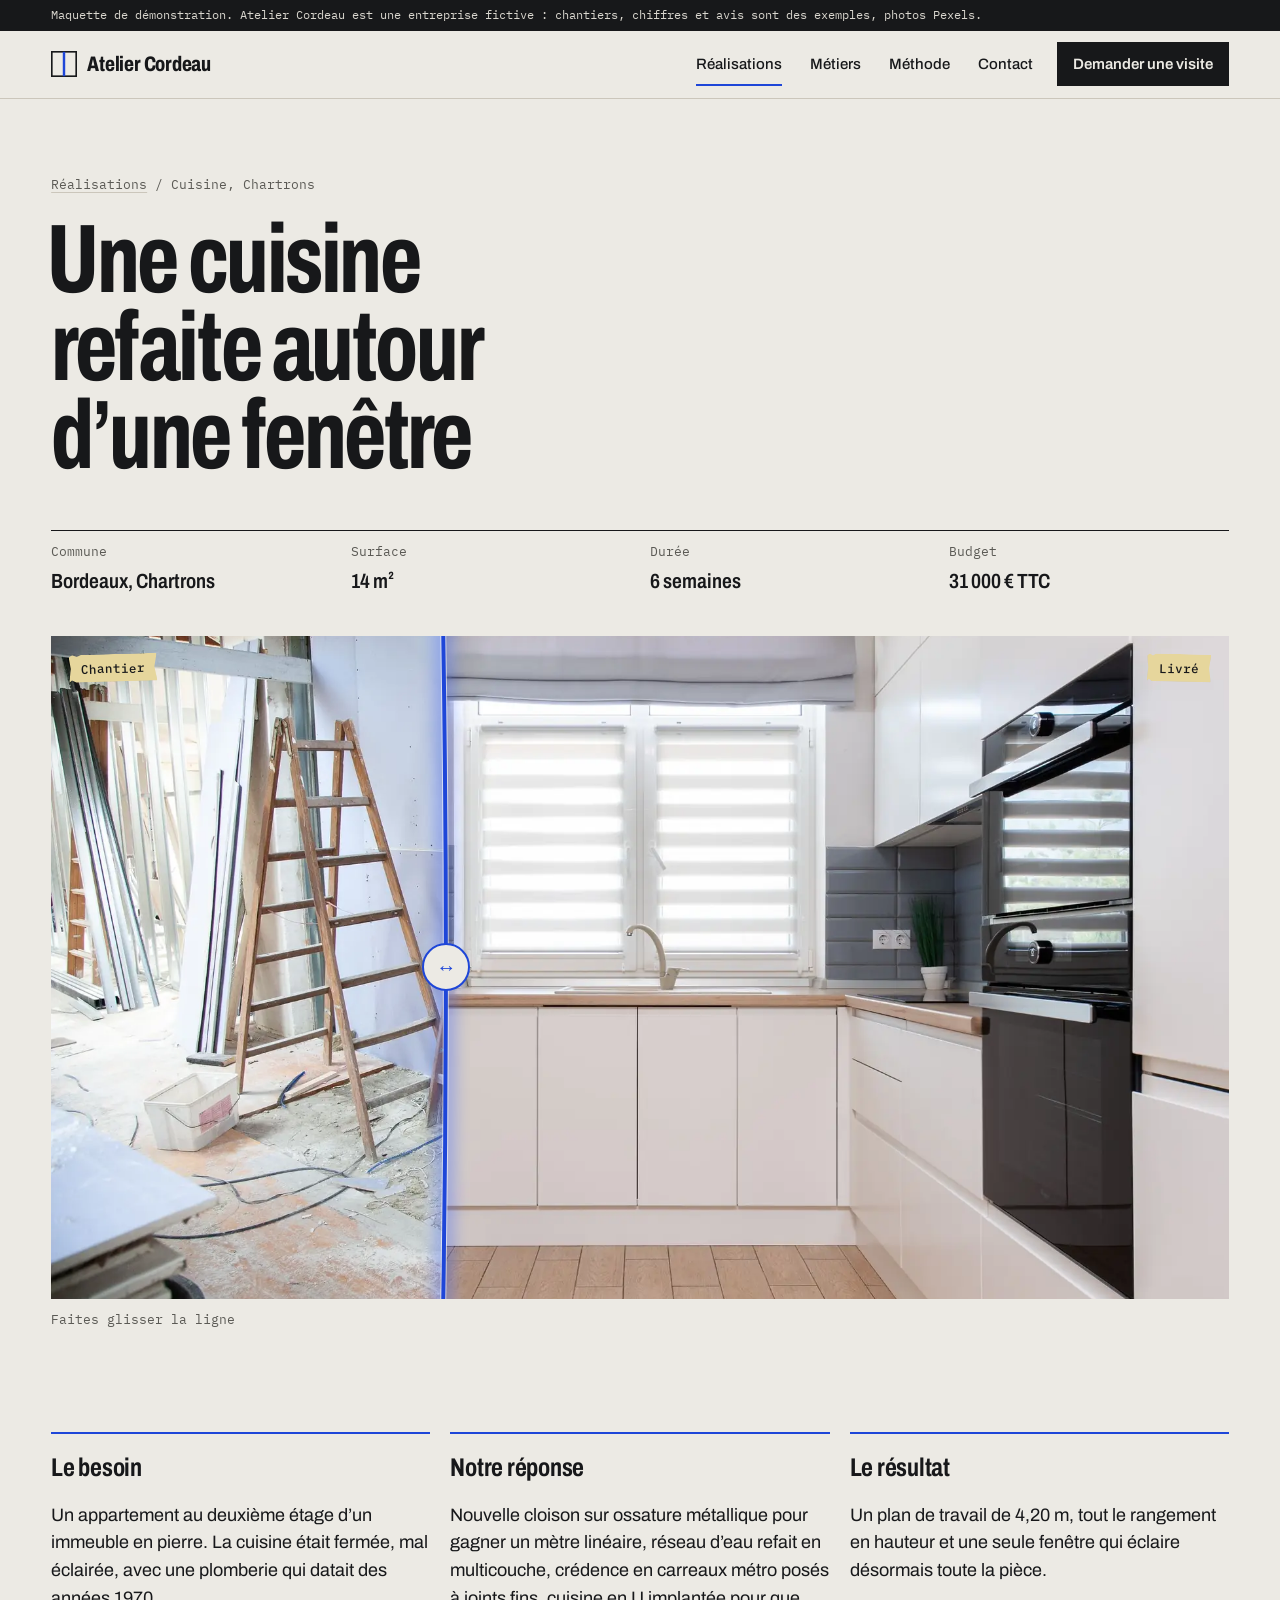
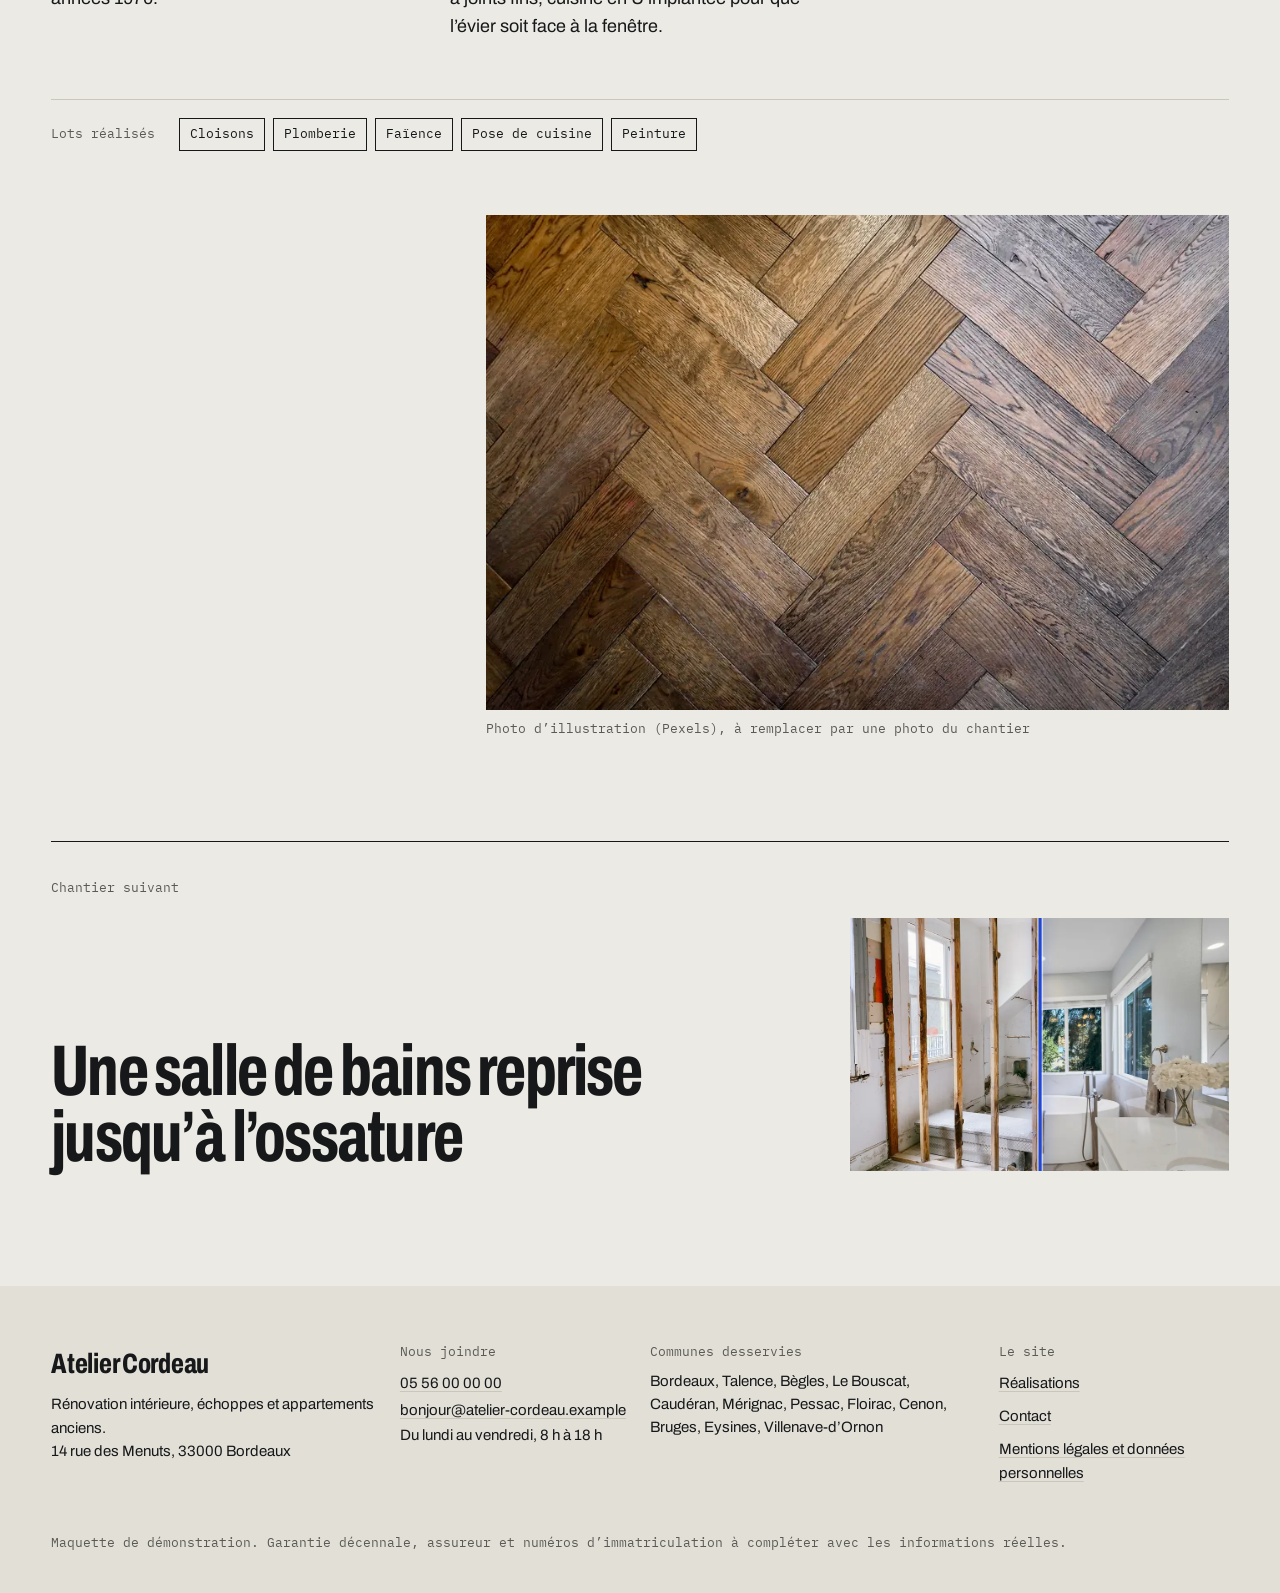
==== commit 6d44e758: "Page de travail : six variantes de la barre avant/après variantes-barre.html (noindex, hors menu) co" ====
--- a/cuisine-chartrons.html
+++ b/cuisine-chartrons.html
@@ -51,7 +51,7 @@
     <div class="cordeau cordeau-case" data-cordeau data-start="0.5">
   <figure class="cordeau-layer cordeau-before"><img src="assets/img/cuisine-chantier-1800.webp" srcset="assets/img/cuisine-chantier-900.webp 900w, assets/img/cuisine-chantier-1800.webp 1800w" sizes="100vw" width="1800" height="1200" alt="Cloisons en plaques de plâtre sur ossature métallique, deux escabeaux et des gaines au sol" decoding="async" fetchpriority="high" style="object-position:40% 50%"><span class="tape tape-before" aria-hidden="true">Chantier</span></figure>
   <figure class="cordeau-layer cordeau-after" data-cordeau-after><img src="assets/img/cuisine-livree-1800.webp" srcset="assets/img/cuisine-livree-900.webp 900w, assets/img/cuisine-livree-1800.webp 1800w" sizes="100vw" width="1800" height="1200" alt="Cuisine en U blanche, plan de travail en bois, crédence en carreaux gris, fenêtre au centre" decoding="async" fetchpriority="high" style="object-position:50% 50%"><span class="tape tape-after" aria-hidden="true">Livré</span></figure>
-  <svg class="cordeau-svg" aria-hidden="true" data-cordeau-svg><path class="cordeau-dust" d="" /><path class="cordeau-halo" d="" /><path class="cordeau-path" d="" /></svg>
+  <svg class="cordeau-svg" aria-hidden="true" data-cordeau-svg><path class="cordeau-dust" d="" /><path class="cordeau-halo" d="" /><path class="cordeau-path" d="" /><path class="cordeau-ticks" d="" /><path class="cordeau-ticks2" d="" /></svg>
   <span class="cordeau-handle" aria-hidden="true" data-cordeau-handle></span>
   <input class="cordeau-range" type="range" min="0" max="100" value="50" aria-label="Position de la ligne entre chantier et pièce livrée" data-cordeau-range>
 </div>
--- a/assets/style.css
+++ b/assets/style.css
@@ -470,3 +470,55 @@
   .ml-sec a[href^="http"]::after { content: " (" attr(href) ")"; font-size: 7.5pt; color: #444; word-break: break-all; }
   .ml-table a[href^="http"]::after { content: none; }
 }
+
+/* ---------- page de travail : variantes de la barre ---------- */
+.var-page { padding: clamp(40px, 6vw, 90px) var(--margin) 120px; }
+.var-lead { max-width: 38em; margin: 24px 0 56px; font-size: clamp(17px, 1.3vw, 20px); }
+.var-card { display: grid; grid-template-columns: repeat(12, 1fr); column-gap: var(--gutter); row-gap: 18px; padding: 36px 0 56px; border-top: 1px solid var(--graphite); }
+.var-text { grid-column: 1 / span 4; }
+.var-title { font-stretch: 75%; font-weight: 700; font-size: clamp(1.6rem, 2.4vw, 2.2rem); line-height: 1; letter-spacing: -0.015em; margin-bottom: 14px; }
+.cordeau-var { grid-column: 5 / span 8; aspect-ratio: 16 / 10; }
+@media (max-width: 900px) { .var-text, .cordeau-var { grid-column: 1 / -1; } .cordeau-var { aspect-ratio: 4 / 3; } }
+
+.cordeau-ticks, .cordeau-ticks2 { display: none; }
+.cordeau[data-variant] .cordeau-handle { font-family: var(--mono); }
+
+/* B. ruban de masquage */
+[data-variant="ruban"] .cordeau-dust { stroke: rgba(0,0,0,.28); stroke-width: 34; opacity: 1; filter: blur(6px); }
+[data-variant="ruban"] .cordeau-halo { stroke: #CDBB7C; stroke-width: 30; stroke-linecap: butt; }
+[data-variant="ruban"] .cordeau-path { stroke: #E9DAA2; stroke-width: 27; stroke-linecap: butt; }
+.cordeau[data-variant="ruban"]:has(.cordeau-range) .cordeau-handle { width: auto; height: auto; margin: 0; border: 0; border-radius: 0; background: none; translate: -50% -50%; }
+.cordeau[data-variant="ruban"]:has(.cordeau-range) .cordeau-handle::before { content: 'chantier ◂ ▸ livré'; writing-mode: vertical-rl; transform: rotate(180deg); font-family: 'Comic Sans MS', 'Marker Felt', var(--mono); font-size: 14px; font-weight: 600; color: #1F2B6E; letter-spacing: .02em; }
+[data-variant="ruban"].cordeau:has(.cordeau-range:focus-visible) .cordeau-handle { outline: 3px solid var(--cordeau); background: transparent; }
+
+/* C. mètre ruban */
+[data-variant="metre"] .cordeau-dust { stroke: rgba(0,0,0,.35); stroke-width: 30; opacity: 1; filter: blur(5px); }
+[data-variant="metre"] .cordeau-halo { stroke: #C99A0E; stroke-width: 26; stroke-linecap: butt; }
+[data-variant="metre"] .cordeau-path { stroke: #F4C430; stroke-width: 24; stroke-linecap: butt; }
+[data-variant="metre"] .cordeau-ticks { display: block; stroke: #1A1A1A; stroke-width: 7; stroke-dasharray: 1.2 8.8; stroke-linecap: butt; transform: translateX(-8px); }
+[data-variant="metre"] .cordeau-ticks2 { display: block; stroke: #1A1A1A; stroke-width: 12; stroke-dasharray: 1.6 48.4; stroke-linecap: butt; transform: translateX(-6px); }
+[data-variant="metre"] { --hy: .5; }
+.cordeau[data-variant="metre"]:has(.cordeau-range) .cordeau-handle { width: 64px; height: 64px; margin: -32px 0 0 -32px; border-radius: 10px; background: #2B2C2E; border: 3px solid #F4C430; }
+.cordeau[data-variant="metre"]:has(.cordeau-range) .cordeau-handle::before { content: '◂ ▸'; color: #F4C430; font-size: 18px; }
+
+/* D. niveau laser */
+[data-variant="laser"] { --hy: .9; }
+[data-variant="laser"] .cordeau-dust { stroke: #FF2A2A; stroke-width: 14; opacity: .35; filter: blur(6px); }
+[data-variant="laser"] .cordeau-halo { stroke: rgba(255,80,80,.55); stroke-width: 4; }
+[data-variant="laser"] .cordeau-path { stroke: #FF3B3B; stroke-width: 1.6; stroke-dasharray: 10 4; }
+.cordeau[data-variant="laser"]:has(.cordeau-range) .cordeau-handle { width: 58px; height: 38px; margin: -19px 0 0 -29px; border-radius: 6px; background: #1C1D1F; border: 2px solid #3A3B3E; }
+.cordeau[data-variant="laser"]:has(.cordeau-range) .cordeau-handle::before { content: ''; width: 10px; height: 10px; border-radius: 50%; background: #FF3B3B; box-shadow: 0 0 10px 3px rgba(255,59,59,.8); }
+
+/* E. crayon + cote */
+[data-variant="crayon"] .cordeau-dust { display: none; }
+[data-variant="crayon"] .cordeau-halo { stroke: rgba(255,255,255,.5); stroke-width: 5; }
+[data-variant="crayon"] .cordeau-path { stroke: #2A2B2D; stroke-width: 3; stroke-dasharray: 30 3 14 2; }
+.cordeau[data-variant="crayon"]:has(.cordeau-range) .cordeau-handle { width: auto; height: auto; margin: 0; translate: -50% -50%; border-radius: 0; border: 1.5px solid var(--graphite); background: var(--enduit); padding: 8px 12px; }
+.cordeau[data-variant="crayon"]:has(.cordeau-range) .cordeau-handle::before { content: '◂  Chantier  |  Livré  ▸'; white-space: pre; color: var(--graphite); font-family: var(--mono); font-size: 13px; font-weight: 500; }
+
+/* F. joint ouvert */
+[data-variant="joint"] .cordeau-dust { stroke: rgba(0,0,0,.35); stroke-width: 16; opacity: 1; filter: blur(5px); }
+[data-variant="joint"] .cordeau-halo { display: none; }
+[data-variant="joint"] .cordeau-path { stroke: var(--enduit); stroke-width: 10; stroke-linecap: butt; }
+.cordeau[data-variant="joint"]:has(.cordeau-range) .cordeau-handle { border-radius: 0; background: var(--enduit); border: 0; width: 44px; height: 44px; margin: -22px 0 0 -22px; }
+.cordeau[data-variant="joint"]:has(.cordeau-range) .cordeau-handle::before { content: '‹ ›'; white-space: pre; color: var(--graphite); font-size: 24px; font-weight: 400; letter-spacing: 4px; }
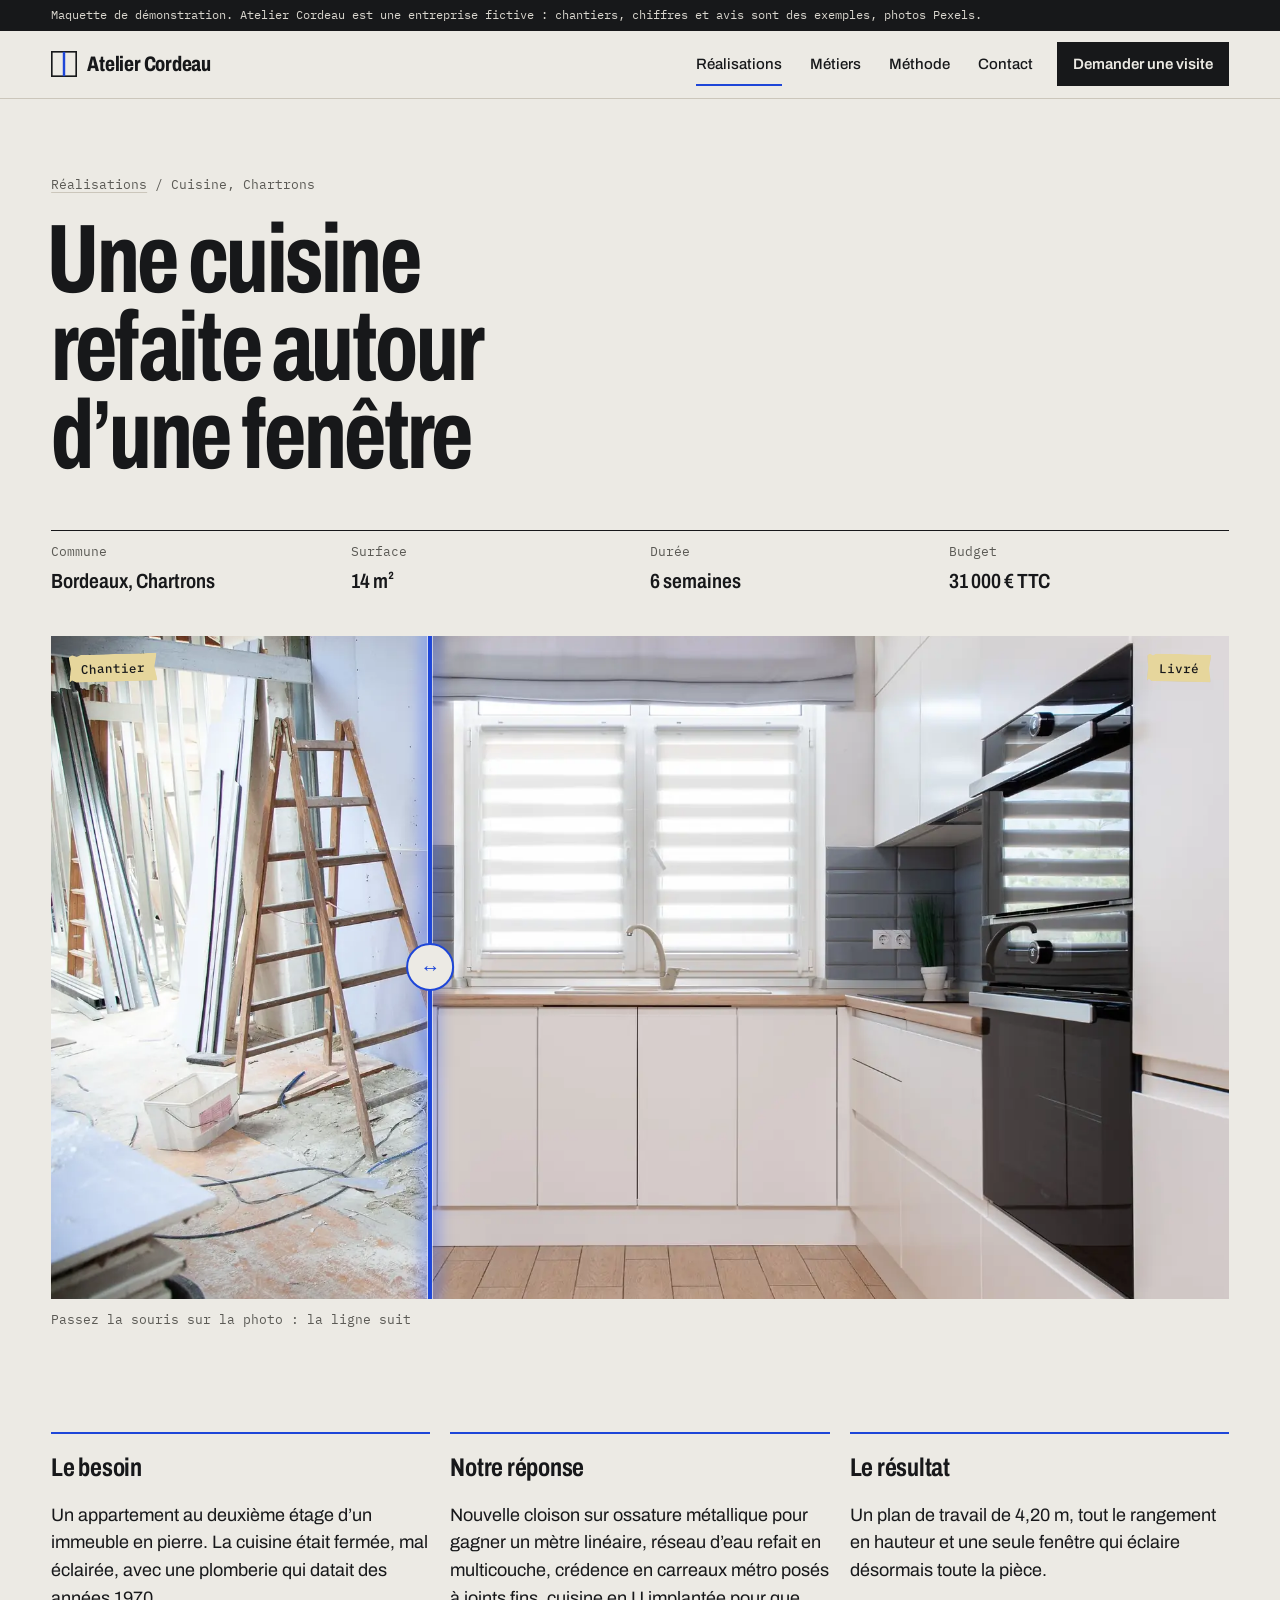
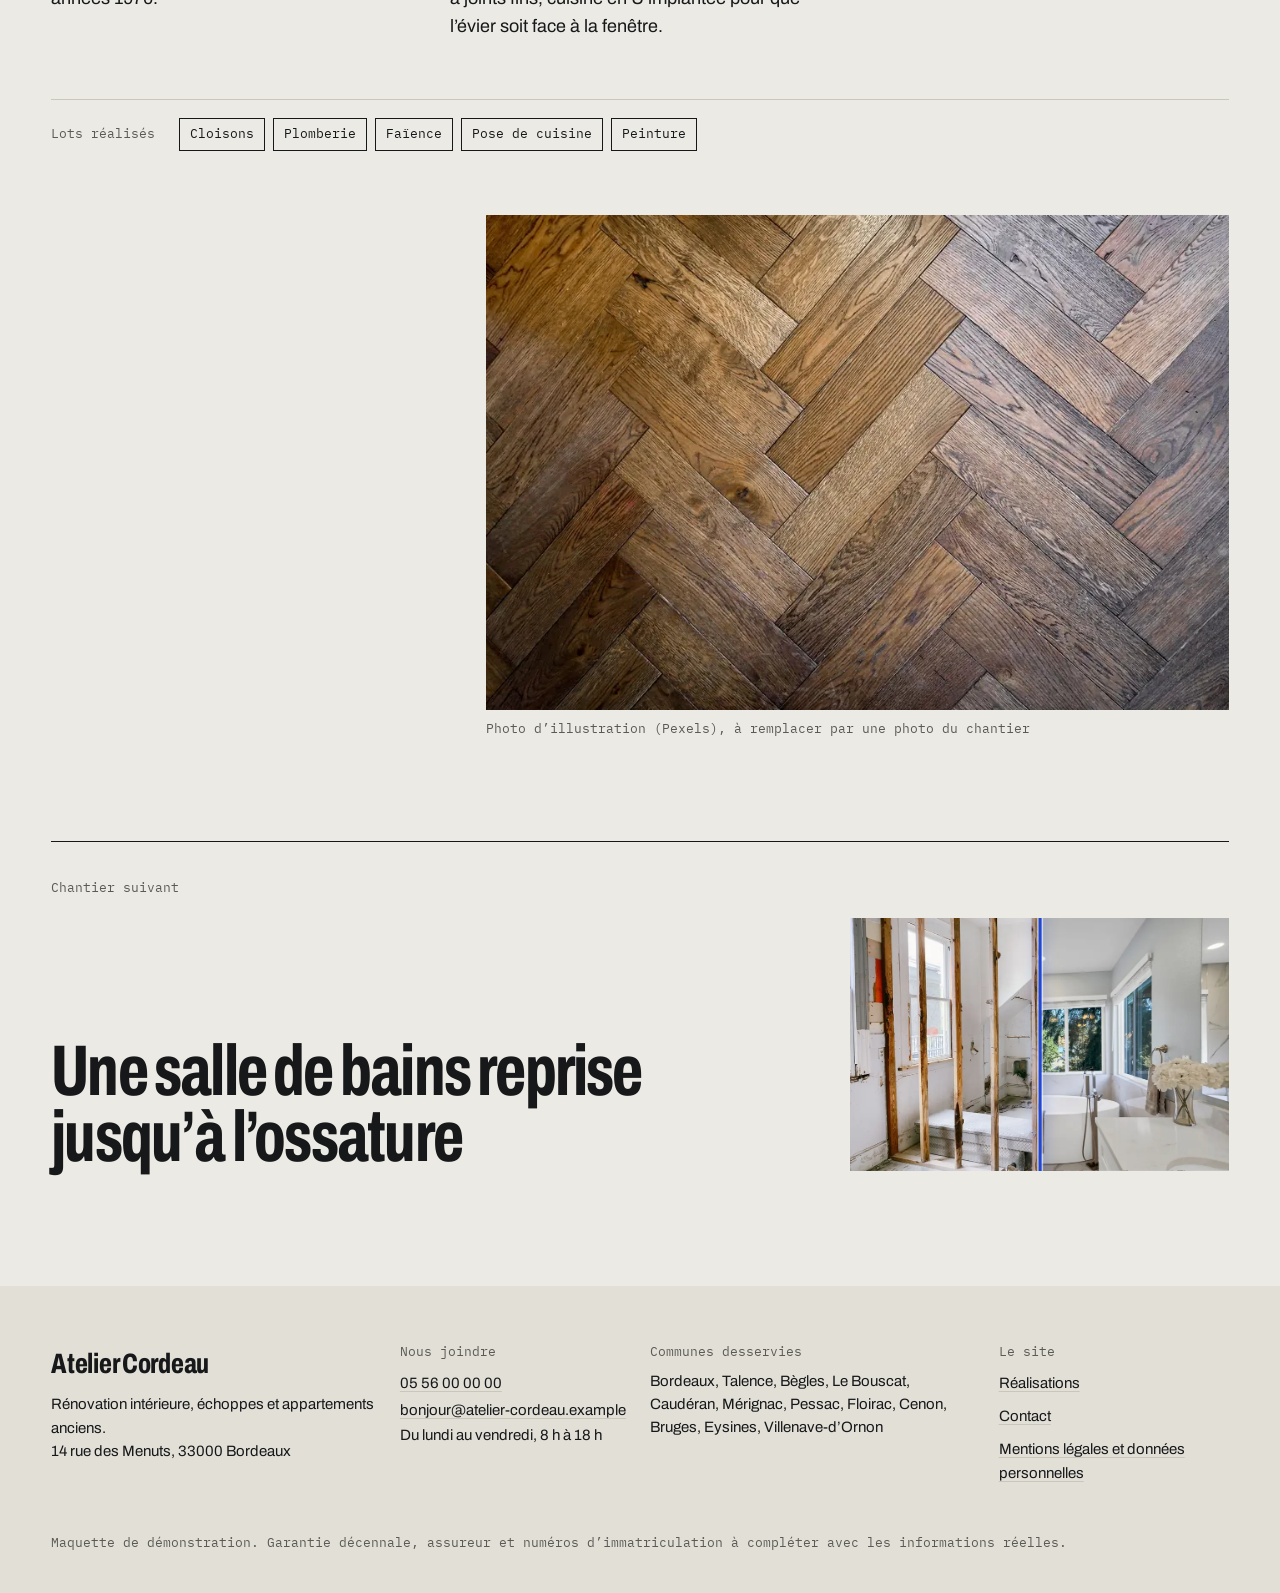
==== commit da45592d: "Ligne de cordeau : plus de vibration, elle suit la souris La ligne reste droite (plus de vibration a" ====
--- a/cuisine-chartrons.html
+++ b/cuisine-chartrons.html
@@ -55,7 +55,7 @@
   <span class="cordeau-handle" aria-hidden="true" data-cordeau-handle></span>
   <input class="cordeau-range" type="range" min="0" max="100" value="50" aria-label="Position de la ligne entre chantier et pièce livrée" data-cordeau-range>
 </div>
-    <p class="case-hint mono" aria-hidden="true"><span class="hint-pointer">Faites glisser la ligne</span><span class="hint-touch">Glissez la ligne du doigt</span></p>
+    <p class="case-hint mono" aria-hidden="true"><span class="hint-pointer">Passez la souris sur la photo : la ligne suit</span><span class="hint-touch">Glissez le doigt sur la photo</span></p>
   </div>
   <div class="case-body">
     <section class="case-block" aria-labelledby="b1"><h2 id="b1" class="case-h">Le besoin</h2><p>Un appartement au deuxième étage d’un immeuble en pierre. La cuisine était fermée, mal éclairée, avec une plomberie qui datait des années 1970.</p></section>
--- a/assets/style.css
+++ b/assets/style.css
@@ -128,7 +128,7 @@
 .cordeau.is-dragging .cordeau-handle, .cordeau:hover .cordeau-handle { scale: 1.12; }
 .cordeau:has(.cordeau-range:focus-visible) .cordeau-handle { outline: 3px solid var(--cordeau); outline-offset: 3px; background: #fff; }
 .cordeau-range { position: absolute; left: 0; bottom: 0; width: 100%; height: 1px; opacity: 0; margin: 0; }
-.cordeau[data-interactive] { cursor: ew-resize; }
+.cordeau[data-interactive] { cursor: col-resize; }
 
 /* ---------- hero ---------- */
 .hero { position: relative; }
